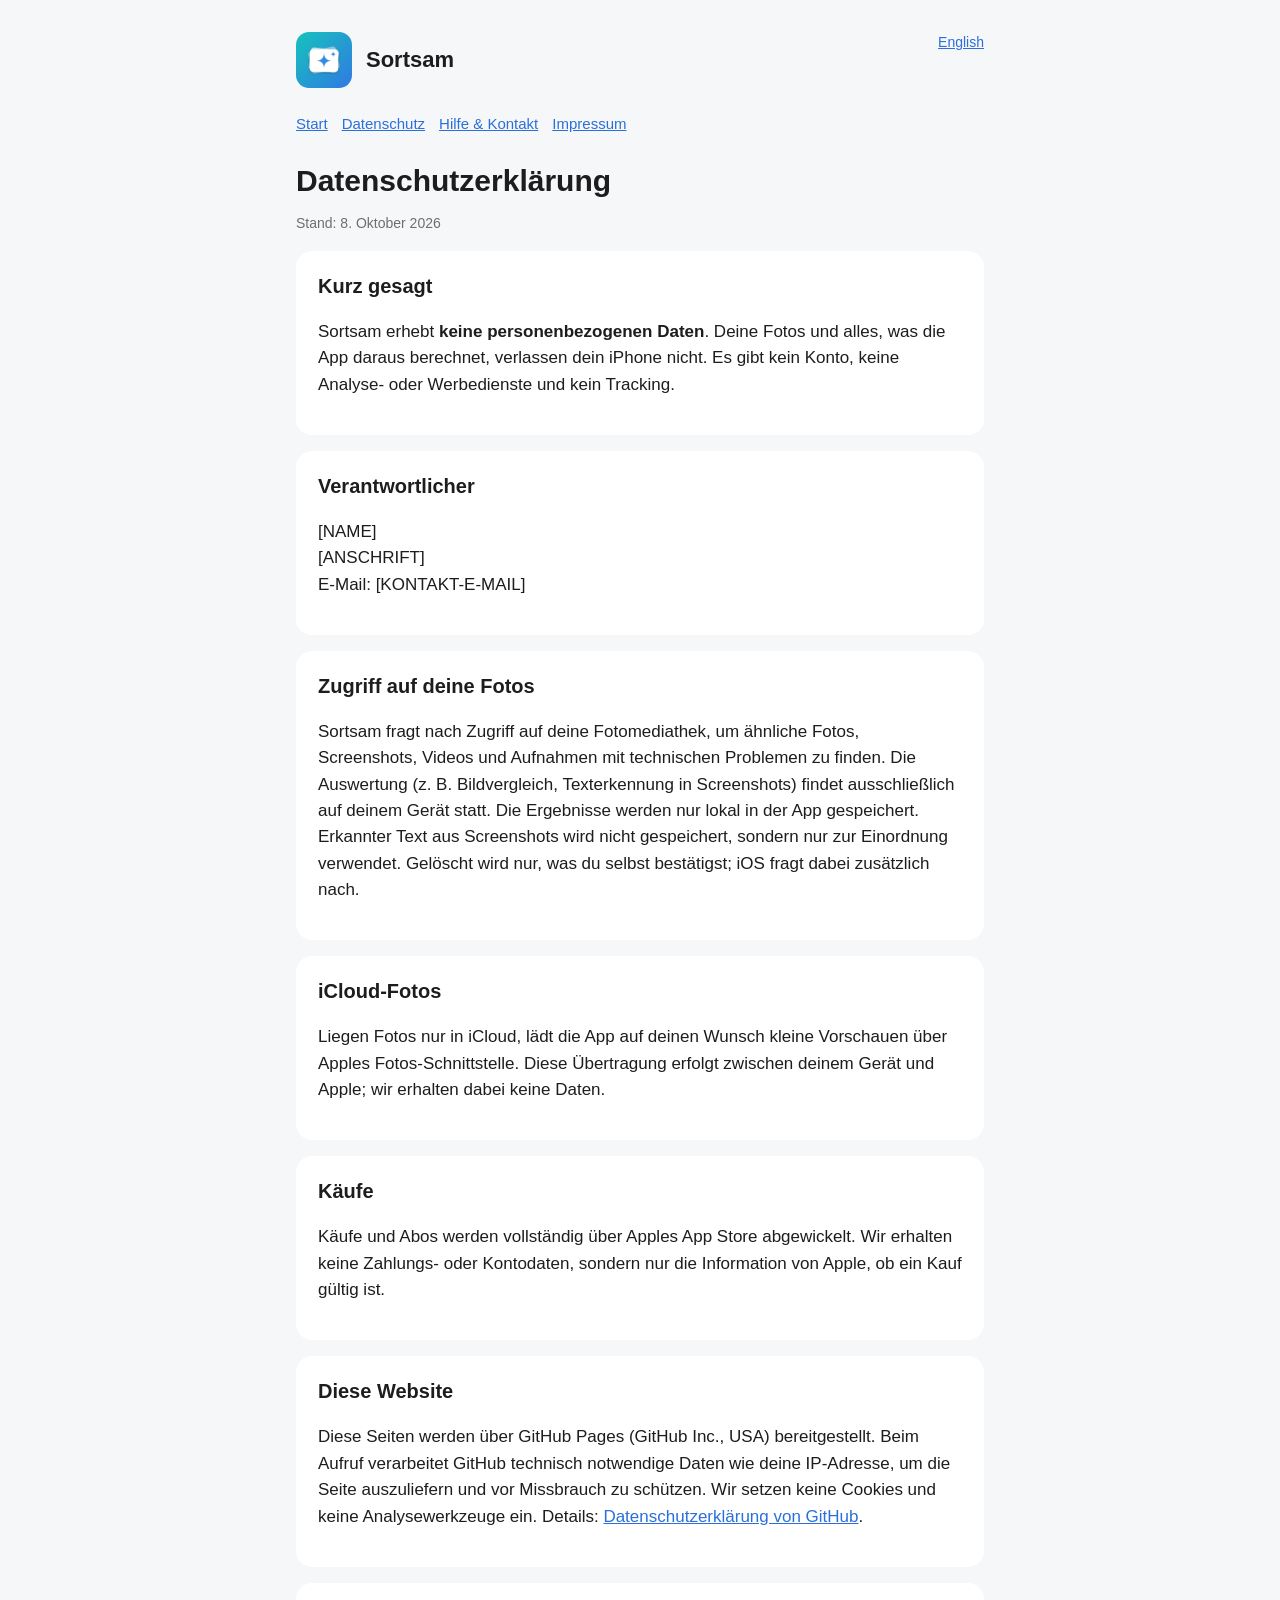
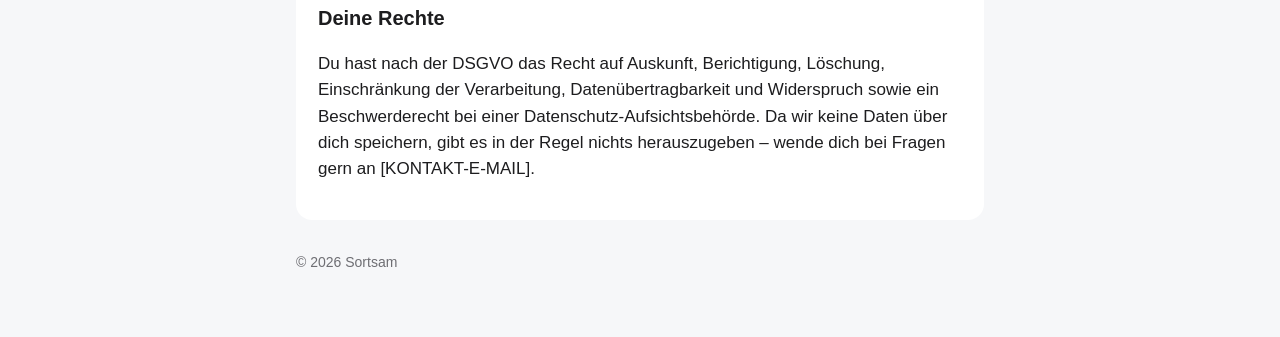
==== datenschutz.html @ 31ff4e16 "Sortsam website: start, privacy policy, help, imprint (DE/EN) Co-Authored-By: Claude Opus 5.5 (1M co" ====
<!doctype html>
<html lang="de"><head><meta charset="utf-8"><meta name="viewport" content="width=device-width, initial-scale=1">
<title>Datenschutzerklärung – Sortsam</title><link rel="stylesheet" href="style.css"><link rel="icon" href="icon.png"></head>
<body><main>
<a class="lang" href="privacy.html">English</a>
<header><img src="icon.png" alt=""><a href="index.html">Sortsam</a></header>
<nav><a href="index.html">Start</a><a href="datenschutz.html">Datenschutz</a><a href="support.html">Hilfe &amp; Kontakt</a><a href="impressum.html">Impressum</a></nav>

<h1>Datenschutzerklärung</h1>
<p class="muted">Stand: 8. Oktober 2026</p>
<section><h2>Kurz gesagt</h2><p>Sortsam erhebt <strong>keine personenbezogenen Daten</strong>. Deine Fotos und alles, was die App daraus berechnet, verlassen dein iPhone nicht. Es gibt kein Konto, keine Analyse- oder Werbedienste und kein Tracking.</p></section>
<section><h2>Verantwortlicher</h2><p>[NAME]<br>[ANSCHRIFT]<br>E-Mail: <span class="contact">[KONTAKT-E-MAIL]</span></p></section>
<section><h2>Zugriff auf deine Fotos</h2><p>Sortsam fragt nach Zugriff auf deine Fotomediathek, um ähnliche Fotos, Screenshots, Videos und Aufnahmen mit technischen Problemen zu finden. Die Auswertung (z. B. Bildvergleich, Texterkennung in Screenshots) findet ausschließlich auf deinem Gerät statt. Die Ergebnisse werden nur lokal in der App gespeichert. Erkannter Text aus Screenshots wird nicht gespeichert, sondern nur zur Einordnung verwendet. Gelöscht wird nur, was du selbst bestätigst; iOS fragt dabei zusätzlich nach.</p></section>
<section><h2>iCloud-Fotos</h2><p>Liegen Fotos nur in iCloud, lädt die App auf deinen Wunsch kleine Vorschauen über Apples Fotos-Schnittstelle. Diese Übertragung erfolgt zwischen deinem Gerät und Apple; wir erhalten dabei keine Daten.</p></section>
<section><h2>Käufe</h2><p>Käufe und Abos werden vollständig über Apples App Store abgewickelt. Wir erhalten keine Zahlungs- oder Kontodaten, sondern nur die Information von Apple, ob ein Kauf gültig ist.</p></section>
<section><h2>Diese Website</h2><p>Diese Seiten werden über GitHub Pages (GitHub Inc., USA) bereitgestellt. Beim Aufruf verarbeitet GitHub technisch notwendige Daten wie deine IP-Adresse, um die Seite auszuliefern und vor Missbrauch zu schützen. Wir setzen keine Cookies und keine Analysewerkzeuge ein. Details: <a href="https://docs.github.com/de/site-policy/privacy-policies/github-general-privacy-statement">Datenschutzerklärung von GitHub</a>.</p></section>
<section><h2>Deine Rechte</h2><p>Du hast nach der DSGVO das Recht auf Auskunft, Berichtigung, Löschung, Einschränkung der Verarbeitung, Datenübertragbarkeit und Widerspruch sowie ein Beschwerderecht bei einer Datenschutz-Aufsichtsbehörde. Da wir keine Daten über dich speichern, gibt es in der Regel nichts herauszugeben – wende dich bei Fragen gern an <span class="contact">[KONTAKT-E-MAIL]</span>.</p></section>

<footer>© 2026 Sortsam</footer>
</main></body></html>
---- style.css ----
:root { --bg:#f6f7f9; --fg:#1d1d1f; --muted:#6e6e73; --card:#fff; --accent:#2a6fdb; }
@media (prefers-color-scheme: dark) { :root { --bg:#111214; --fg:#f2f2f4; --muted:#a1a1a6; --card:#1c1d20; --accent:#5b9cff; } }
* { box-sizing:border-box; }
body { margin:0; background:var(--bg); color:var(--fg); font:17px/1.55 -apple-system, BlinkMacSystemFont, "Segoe UI", Roboto, sans-serif; }
main { max-width:720px; margin:0 auto; padding:32px 16px 64px; }
header { display:flex; align-items:center; gap:14px; margin-bottom:24px; }
header img { width:56px; height:56px; border-radius:13px; }
header a { color:inherit; text-decoration:none; font-weight:700; font-size:22px; }
nav { margin:8px 0 28px; display:flex; flex-wrap:wrap; gap:14px; font-size:15px; }
nav a, a { color:var(--accent); }
section { background:var(--card); border-radius:16px; padding:20px 22px; margin:16px 0; }
h1 { font-size:30px; line-height:1.2; margin:0 0 8px; }
h2 { font-size:20px; margin:0 0 8px; }
.muted, footer { color:var(--muted); font-size:14px; }
footer { margin-top:32px; }
.lang { float:right; font-size:14px; }
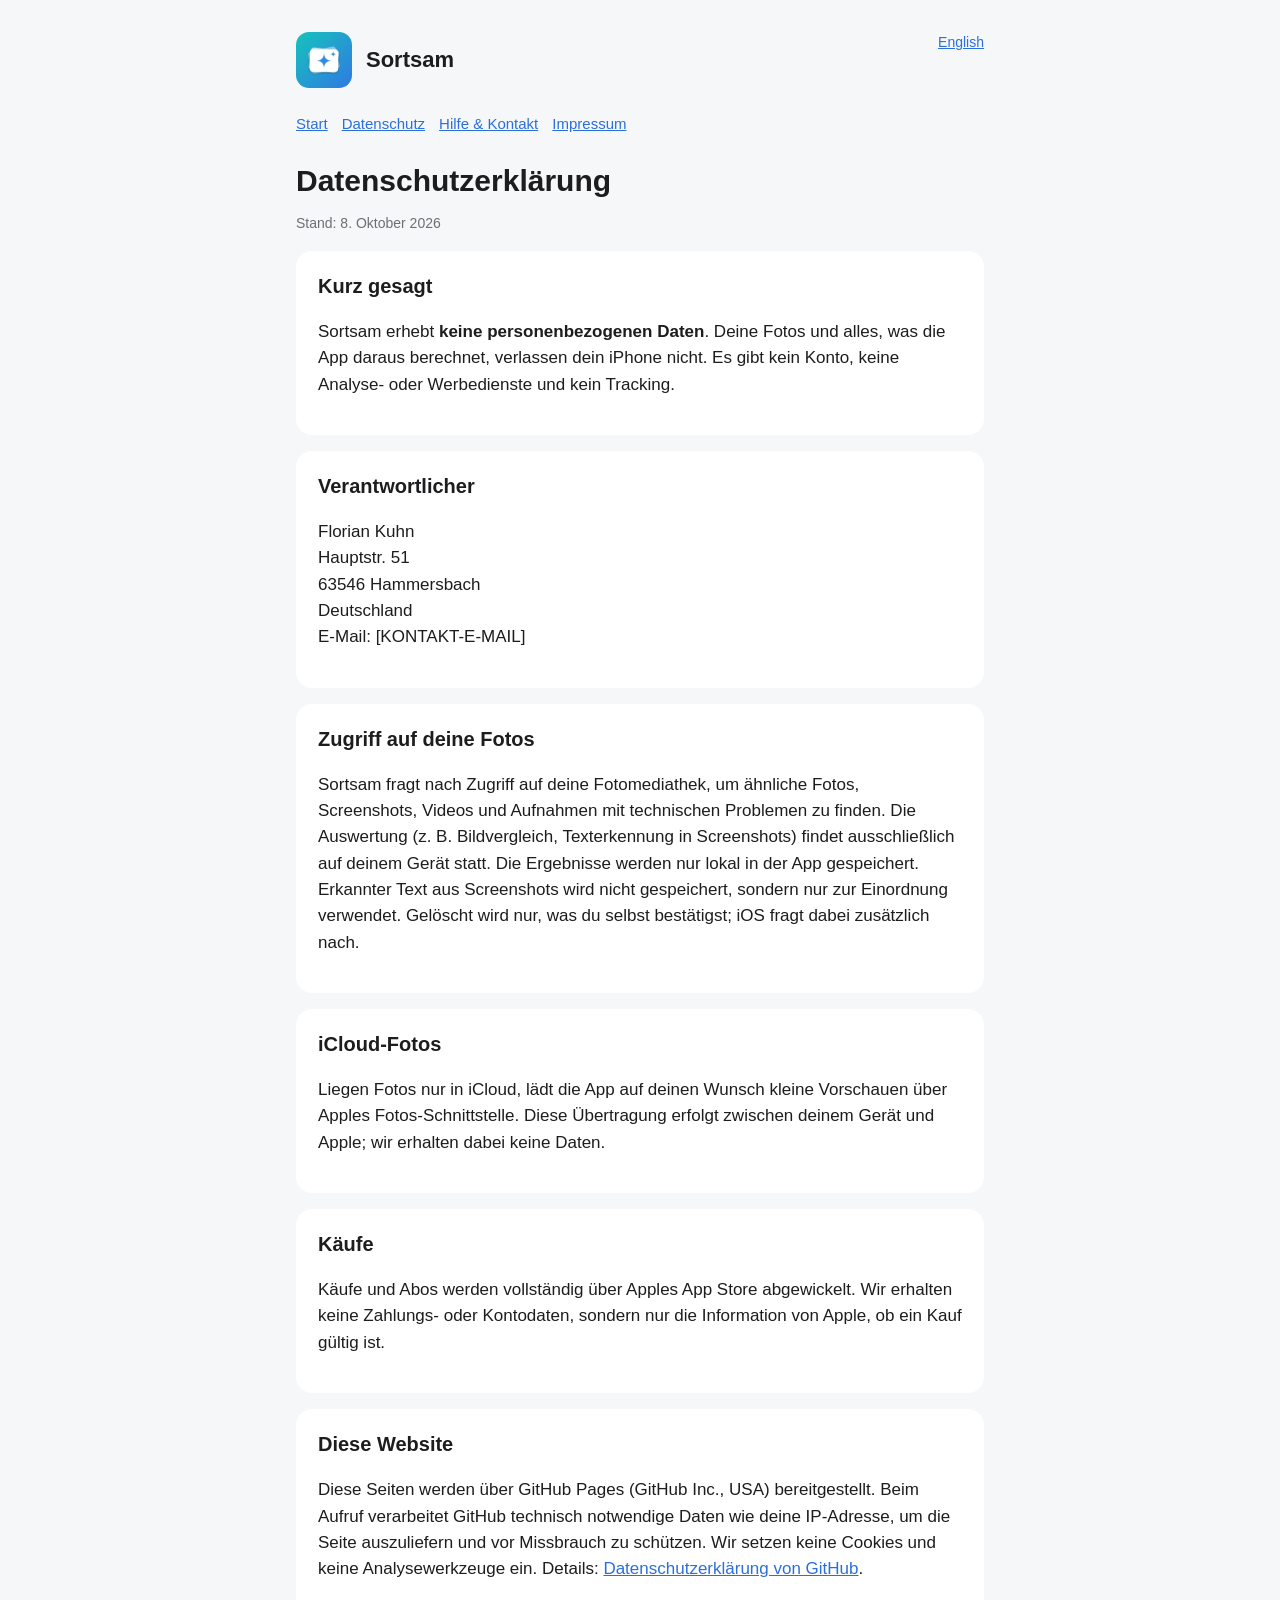
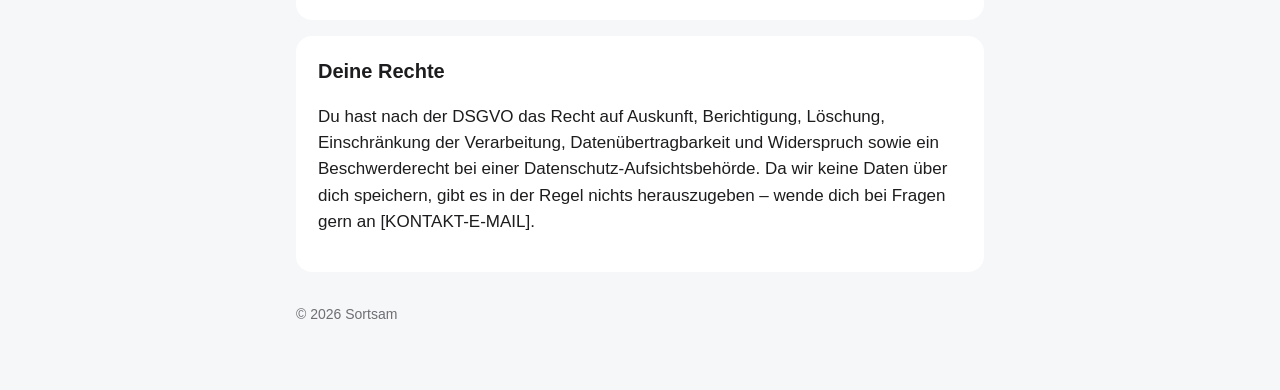
==== commit 6b63fa56: "Add operator name and address Co-Authored-By: Claude Opus 5.5 (1M context) <noreply@anthropic.com>" ====
--- a/datenschutz.html
+++ b/datenschutz.html
@@ -9,7 +9,7 @@
 <h1>Datenschutzerklärung</h1>
 <p class="muted">Stand: 8. Oktober 2026</p>
 <section><h2>Kurz gesagt</h2><p>Sortsam erhebt <strong>keine personenbezogenen Daten</strong>. Deine Fotos und alles, was die App daraus berechnet, verlassen dein iPhone nicht. Es gibt kein Konto, keine Analyse- oder Werbedienste und kein Tracking.</p></section>
-<section><h2>Verantwortlicher</h2><p>[NAME]<br>[ANSCHRIFT]<br>E-Mail: <span class="contact">[KONTAKT-E-MAIL]</span></p></section>
+<section><h2>Verantwortlicher</h2><p>Florian Kuhn<br>Hauptstr. 51<br>63546 Hammersbach<br>Deutschland<br>E-Mail: <span class="contact">[KONTAKT-E-MAIL]</span></p></section>
 <section><h2>Zugriff auf deine Fotos</h2><p>Sortsam fragt nach Zugriff auf deine Fotomediathek, um ähnliche Fotos, Screenshots, Videos und Aufnahmen mit technischen Problemen zu finden. Die Auswertung (z. B. Bildvergleich, Texterkennung in Screenshots) findet ausschließlich auf deinem Gerät statt. Die Ergebnisse werden nur lokal in der App gespeichert. Erkannter Text aus Screenshots wird nicht gespeichert, sondern nur zur Einordnung verwendet. Gelöscht wird nur, was du selbst bestätigst; iOS fragt dabei zusätzlich nach.</p></section>
 <section><h2>iCloud-Fotos</h2><p>Liegen Fotos nur in iCloud, lädt die App auf deinen Wunsch kleine Vorschauen über Apples Fotos-Schnittstelle. Diese Übertragung erfolgt zwischen deinem Gerät und Apple; wir erhalten dabei keine Daten.</p></section>
 <section><h2>Käufe</h2><p>Käufe und Abos werden vollständig über Apples App Store abgewickelt. Wir erhalten keine Zahlungs- oder Kontodaten, sondern nur die Information von Apple, ob ein Kauf gültig ist.</p></section>
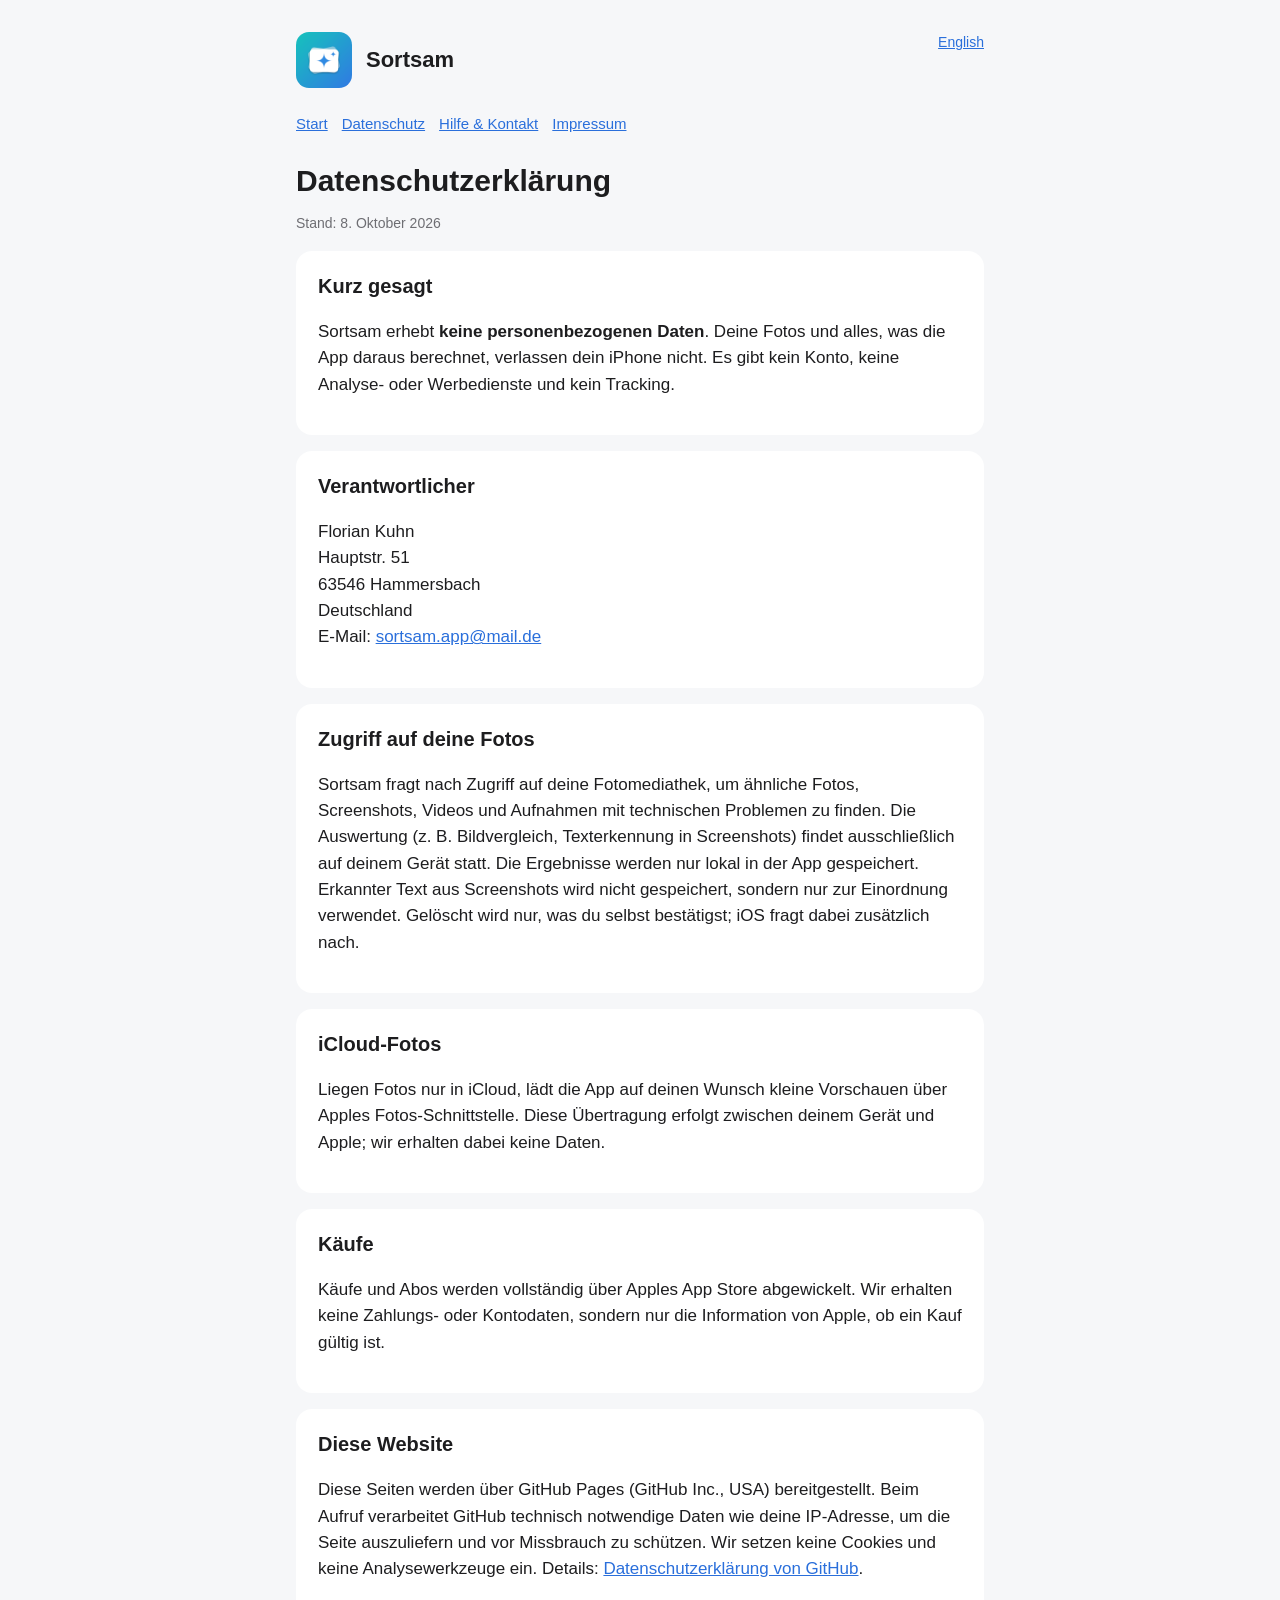
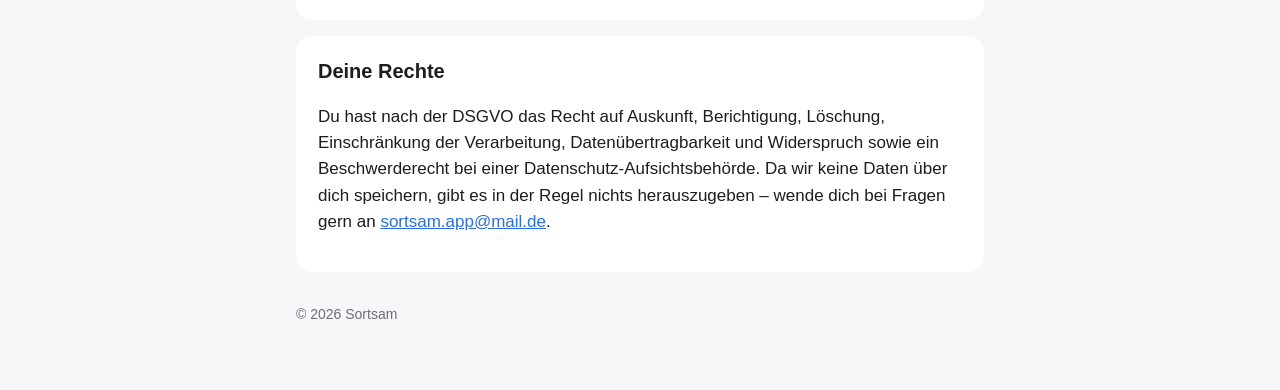
==== commit aa42a6ee: "Add contact email Co-Authored-By: Claude Opus 5.5 (1M context) <noreply@anthropic.com>" ====
--- a/datenschutz.html
+++ b/datenschutz.html
@@ -9,12 +9,12 @@
 <h1>Datenschutzerklärung</h1>
 <p class="muted">Stand: 8. Oktober 2026</p>
 <section><h2>Kurz gesagt</h2><p>Sortsam erhebt <strong>keine personenbezogenen Daten</strong>. Deine Fotos und alles, was die App daraus berechnet, verlassen dein iPhone nicht. Es gibt kein Konto, keine Analyse- oder Werbedienste und kein Tracking.</p></section>
-<section><h2>Verantwortlicher</h2><p>Florian Kuhn<br>Hauptstr. 51<br>63546 Hammersbach<br>Deutschland<br>E-Mail: <span class="contact">[KONTAKT-E-MAIL]</span></p></section>
+<section><h2>Verantwortlicher</h2><p>Florian Kuhn<br>Hauptstr. 51<br>63546 Hammersbach<br>Deutschland<br>E-Mail: <a href="mailto:sortsam.app@mail.de">sortsam.app@mail.de</a></p></section>
 <section><h2>Zugriff auf deine Fotos</h2><p>Sortsam fragt nach Zugriff auf deine Fotomediathek, um ähnliche Fotos, Screenshots, Videos und Aufnahmen mit technischen Problemen zu finden. Die Auswertung (z. B. Bildvergleich, Texterkennung in Screenshots) findet ausschließlich auf deinem Gerät statt. Die Ergebnisse werden nur lokal in der App gespeichert. Erkannter Text aus Screenshots wird nicht gespeichert, sondern nur zur Einordnung verwendet. Gelöscht wird nur, was du selbst bestätigst; iOS fragt dabei zusätzlich nach.</p></section>
 <section><h2>iCloud-Fotos</h2><p>Liegen Fotos nur in iCloud, lädt die App auf deinen Wunsch kleine Vorschauen über Apples Fotos-Schnittstelle. Diese Übertragung erfolgt zwischen deinem Gerät und Apple; wir erhalten dabei keine Daten.</p></section>
 <section><h2>Käufe</h2><p>Käufe und Abos werden vollständig über Apples App Store abgewickelt. Wir erhalten keine Zahlungs- oder Kontodaten, sondern nur die Information von Apple, ob ein Kauf gültig ist.</p></section>
 <section><h2>Diese Website</h2><p>Diese Seiten werden über GitHub Pages (GitHub Inc., USA) bereitgestellt. Beim Aufruf verarbeitet GitHub technisch notwendige Daten wie deine IP-Adresse, um die Seite auszuliefern und vor Missbrauch zu schützen. Wir setzen keine Cookies und keine Analysewerkzeuge ein. Details: <a href="https://docs.github.com/de/site-policy/privacy-policies/github-general-privacy-statement">Datenschutzerklärung von GitHub</a>.</p></section>
-<section><h2>Deine Rechte</h2><p>Du hast nach der DSGVO das Recht auf Auskunft, Berichtigung, Löschung, Einschränkung der Verarbeitung, Datenübertragbarkeit und Widerspruch sowie ein Beschwerderecht bei einer Datenschutz-Aufsichtsbehörde. Da wir keine Daten über dich speichern, gibt es in der Regel nichts herauszugeben – wende dich bei Fragen gern an <span class="contact">[KONTAKT-E-MAIL]</span>.</p></section>
+<section><h2>Deine Rechte</h2><p>Du hast nach der DSGVO das Recht auf Auskunft, Berichtigung, Löschung, Einschränkung der Verarbeitung, Datenübertragbarkeit und Widerspruch sowie ein Beschwerderecht bei einer Datenschutz-Aufsichtsbehörde. Da wir keine Daten über dich speichern, gibt es in der Regel nichts herauszugeben – wende dich bei Fragen gern an <a href="mailto:sortsam.app@mail.de">sortsam.app@mail.de</a>.</p></section>
 
 <footer>© 2026 Sortsam</footer>
 </main></body></html>
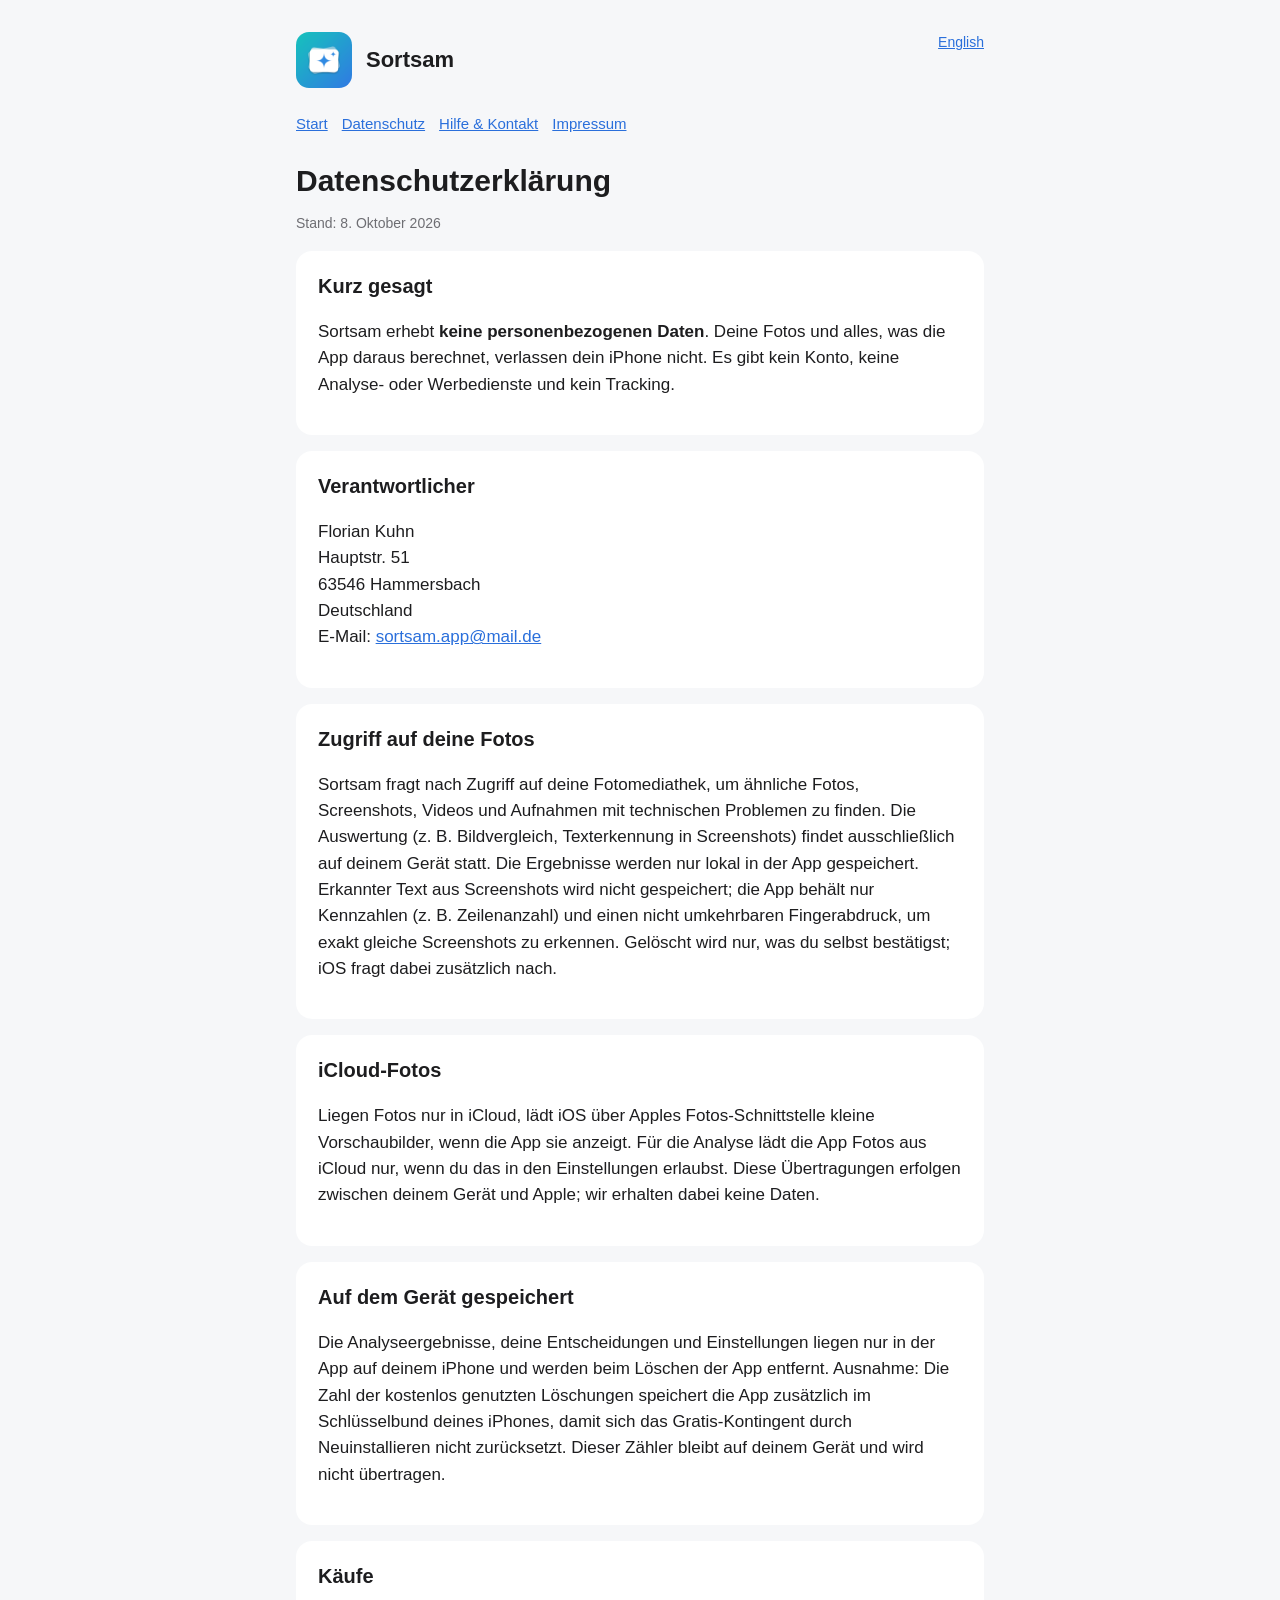
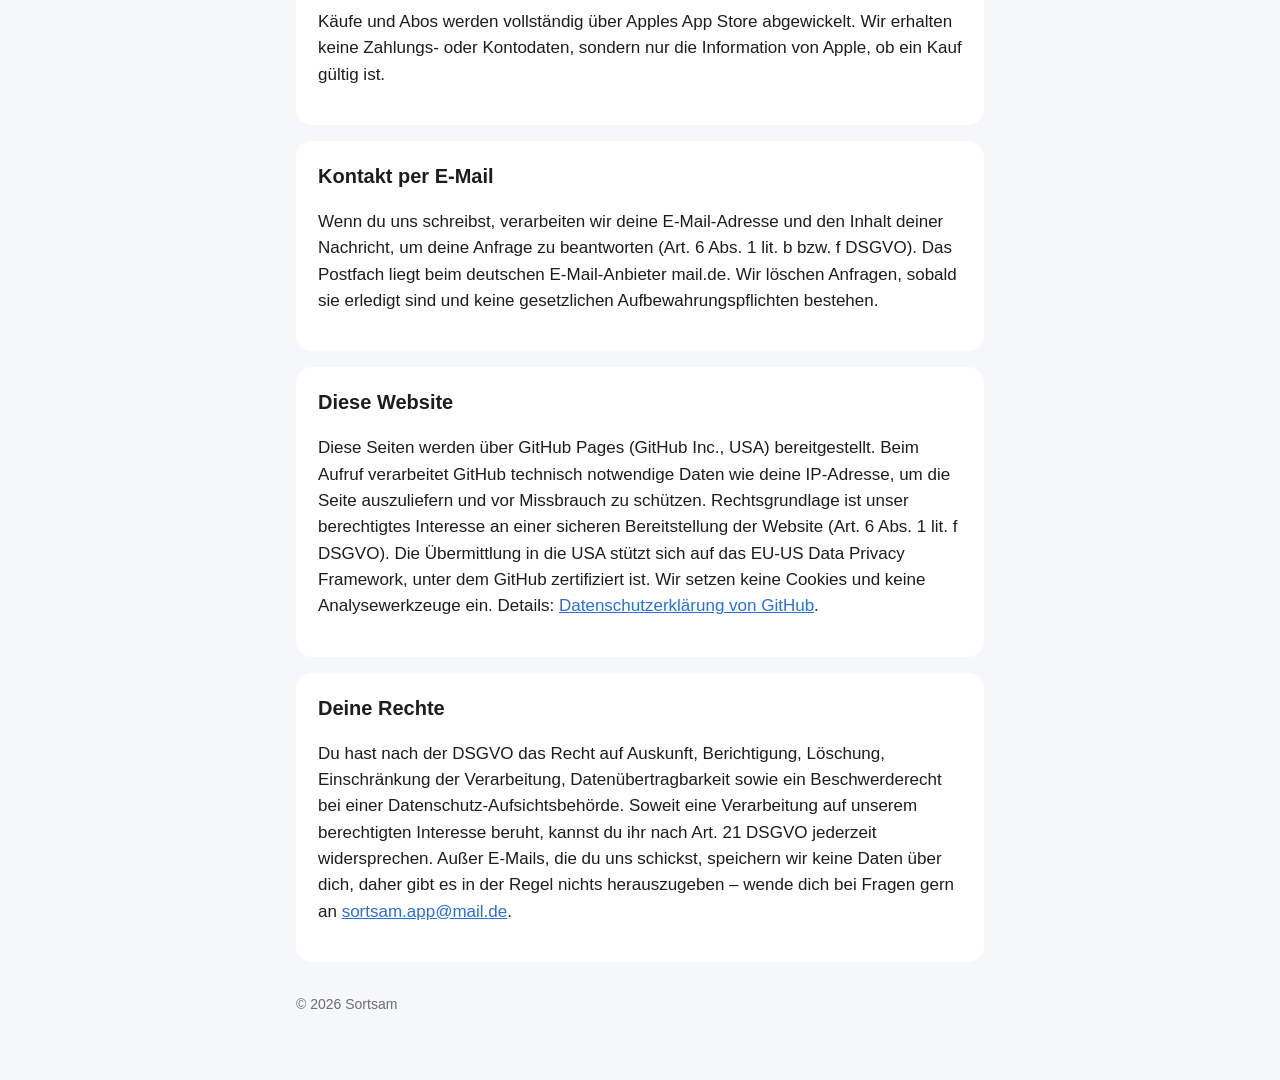
==== commit ec2d7002: "Privacy policy: legal bases, DPF, Art. 21, email contact, keychain counter, iCloud thumbnails; softe" ====
--- a/datenschutz.html
+++ b/datenschutz.html
@@ -10,11 +10,13 @@
 <p class="muted">Stand: 8. Oktober 2026</p>
 <section><h2>Kurz gesagt</h2><p>Sortsam erhebt <strong>keine personenbezogenen Daten</strong>. Deine Fotos und alles, was die App daraus berechnet, verlassen dein iPhone nicht. Es gibt kein Konto, keine Analyse- oder Werbedienste und kein Tracking.</p></section>
 <section><h2>Verantwortlicher</h2><p>Florian Kuhn<br>Hauptstr. 51<br>63546 Hammersbach<br>Deutschland<br>E-Mail: <a href="mailto:sortsam.app@mail.de">sortsam.app@mail.de</a></p></section>
-<section><h2>Zugriff auf deine Fotos</h2><p>Sortsam fragt nach Zugriff auf deine Fotomediathek, um ähnliche Fotos, Screenshots, Videos und Aufnahmen mit technischen Problemen zu finden. Die Auswertung (z. B. Bildvergleich, Texterkennung in Screenshots) findet ausschließlich auf deinem Gerät statt. Die Ergebnisse werden nur lokal in der App gespeichert. Erkannter Text aus Screenshots wird nicht gespeichert, sondern nur zur Einordnung verwendet. Gelöscht wird nur, was du selbst bestätigst; iOS fragt dabei zusätzlich nach.</p></section>
-<section><h2>iCloud-Fotos</h2><p>Liegen Fotos nur in iCloud, lädt die App auf deinen Wunsch kleine Vorschauen über Apples Fotos-Schnittstelle. Diese Übertragung erfolgt zwischen deinem Gerät und Apple; wir erhalten dabei keine Daten.</p></section>
+<section><h2>Zugriff auf deine Fotos</h2><p>Sortsam fragt nach Zugriff auf deine Fotomediathek, um ähnliche Fotos, Screenshots, Videos und Aufnahmen mit technischen Problemen zu finden. Die Auswertung (z. B. Bildvergleich, Texterkennung in Screenshots) findet ausschließlich auf deinem Gerät statt. Die Ergebnisse werden nur lokal in der App gespeichert. Erkannter Text aus Screenshots wird nicht gespeichert; die App behält nur Kennzahlen (z. B. Zeilenanzahl) und einen nicht umkehrbaren Fingerabdruck, um exakt gleiche Screenshots zu erkennen. Gelöscht wird nur, was du selbst bestätigst; iOS fragt dabei zusätzlich nach.</p></section>
+<section><h2>iCloud-Fotos</h2><p>Liegen Fotos nur in iCloud, lädt iOS über Apples Fotos-Schnittstelle kleine Vorschaubilder, wenn die App sie anzeigt. Für die Analyse lädt die App Fotos aus iCloud nur, wenn du das in den Einstellungen erlaubst. Diese Übertragungen erfolgen zwischen deinem Gerät und Apple; wir erhalten dabei keine Daten.</p></section>
+<section><h2>Auf dem Gerät gespeichert</h2><p>Die Analyseergebnisse, deine Entscheidungen und Einstellungen liegen nur in der App auf deinem iPhone und werden beim Löschen der App entfernt. Ausnahme: Die Zahl der kostenlos genutzten Löschungen speichert die App zusätzlich im Schlüsselbund deines iPhones, damit sich das Gratis-Kontingent durch Neuinstallieren nicht zurücksetzt. Dieser Zähler bleibt auf deinem Gerät und wird nicht übertragen.</p></section>
 <section><h2>Käufe</h2><p>Käufe und Abos werden vollständig über Apples App Store abgewickelt. Wir erhalten keine Zahlungs- oder Kontodaten, sondern nur die Information von Apple, ob ein Kauf gültig ist.</p></section>
-<section><h2>Diese Website</h2><p>Diese Seiten werden über GitHub Pages (GitHub Inc., USA) bereitgestellt. Beim Aufruf verarbeitet GitHub technisch notwendige Daten wie deine IP-Adresse, um die Seite auszuliefern und vor Missbrauch zu schützen. Wir setzen keine Cookies und keine Analysewerkzeuge ein. Details: <a href="https://docs.github.com/de/site-policy/privacy-policies/github-general-privacy-statement">Datenschutzerklärung von GitHub</a>.</p></section>
-<section><h2>Deine Rechte</h2><p>Du hast nach der DSGVO das Recht auf Auskunft, Berichtigung, Löschung, Einschränkung der Verarbeitung, Datenübertragbarkeit und Widerspruch sowie ein Beschwerderecht bei einer Datenschutz-Aufsichtsbehörde. Da wir keine Daten über dich speichern, gibt es in der Regel nichts herauszugeben – wende dich bei Fragen gern an <a href="mailto:sortsam.app@mail.de">sortsam.app@mail.de</a>.</p></section>
+<section><h2>Kontakt per E-Mail</h2><p>Wenn du uns schreibst, verarbeiten wir deine E-Mail-Adresse und den Inhalt deiner Nachricht, um deine Anfrage zu beantworten (Art. 6 Abs. 1 lit. b bzw. f DSGVO). Das Postfach liegt beim deutschen E-Mail-Anbieter mail.de. Wir löschen Anfragen, sobald sie erledigt sind und keine gesetzlichen Aufbewahrungspflichten bestehen.</p></section>
+<section><h2>Diese Website</h2><p>Diese Seiten werden über GitHub Pages (GitHub Inc., USA) bereitgestellt. Beim Aufruf verarbeitet GitHub technisch notwendige Daten wie deine IP-Adresse, um die Seite auszuliefern und vor Missbrauch zu schützen. Rechtsgrundlage ist unser berechtigtes Interesse an einer sicheren Bereitstellung der Website (Art. 6 Abs. 1 lit. f DSGVO). Die Übermittlung in die USA stützt sich auf das EU-US Data Privacy Framework, unter dem GitHub zertifiziert ist. Wir setzen keine Cookies und keine Analysewerkzeuge ein. Details: <a href="https://docs.github.com/de/site-policy/privacy-policies/github-general-privacy-statement">Datenschutzerklärung von GitHub</a>.</p></section>
+<section><h2>Deine Rechte</h2><p>Du hast nach der DSGVO das Recht auf Auskunft, Berichtigung, Löschung, Einschränkung der Verarbeitung, Datenübertragbarkeit sowie ein Beschwerderecht bei einer Datenschutz-Aufsichtsbehörde. Soweit eine Verarbeitung auf unserem berechtigten Interesse beruht, kannst du ihr nach Art. 21 DSGVO jederzeit widersprechen. Außer E-Mails, die du uns schickst, speichern wir keine Daten über dich, daher gibt es in der Regel nichts herauszugeben – wende dich bei Fragen gern an <a href="mailto:sortsam.app@mail.de">sortsam.app@mail.de</a>.</p></section>
 
 <footer>© 2026 Sortsam</footer>
 </main></body></html>
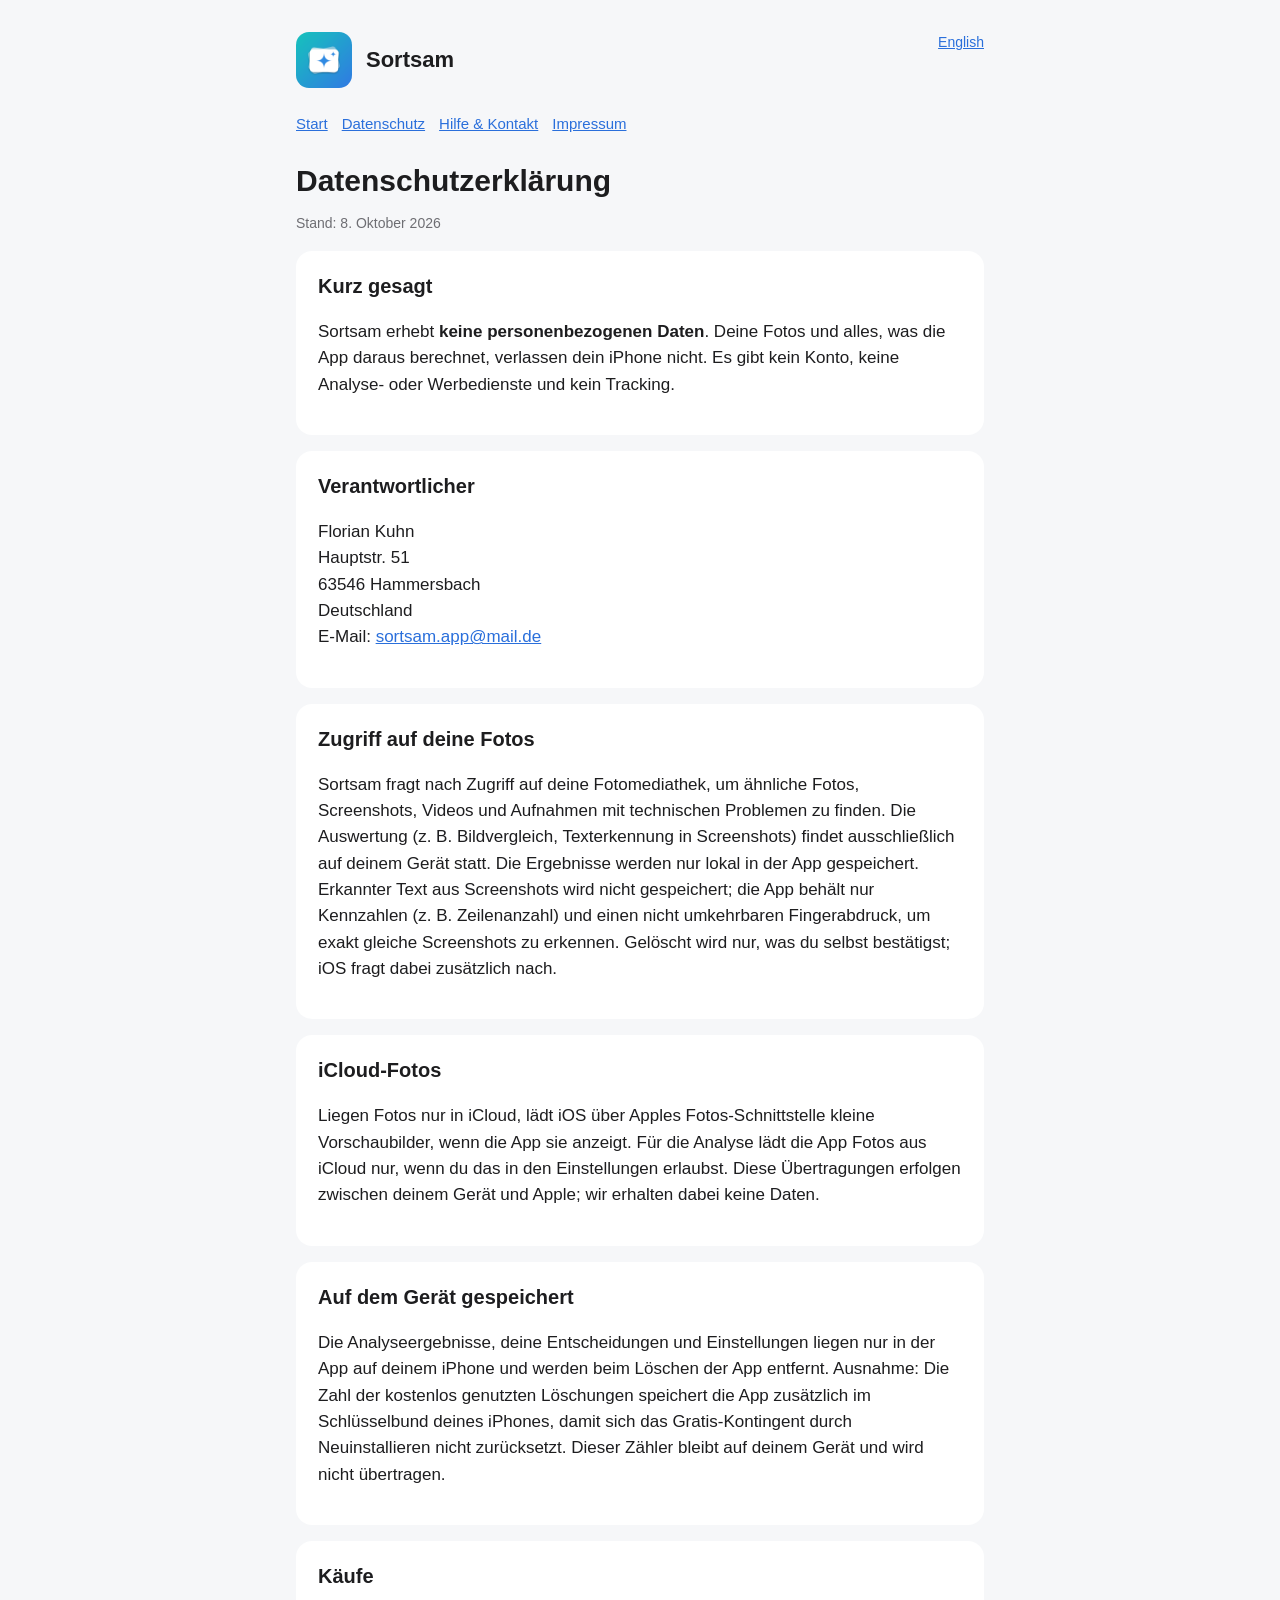
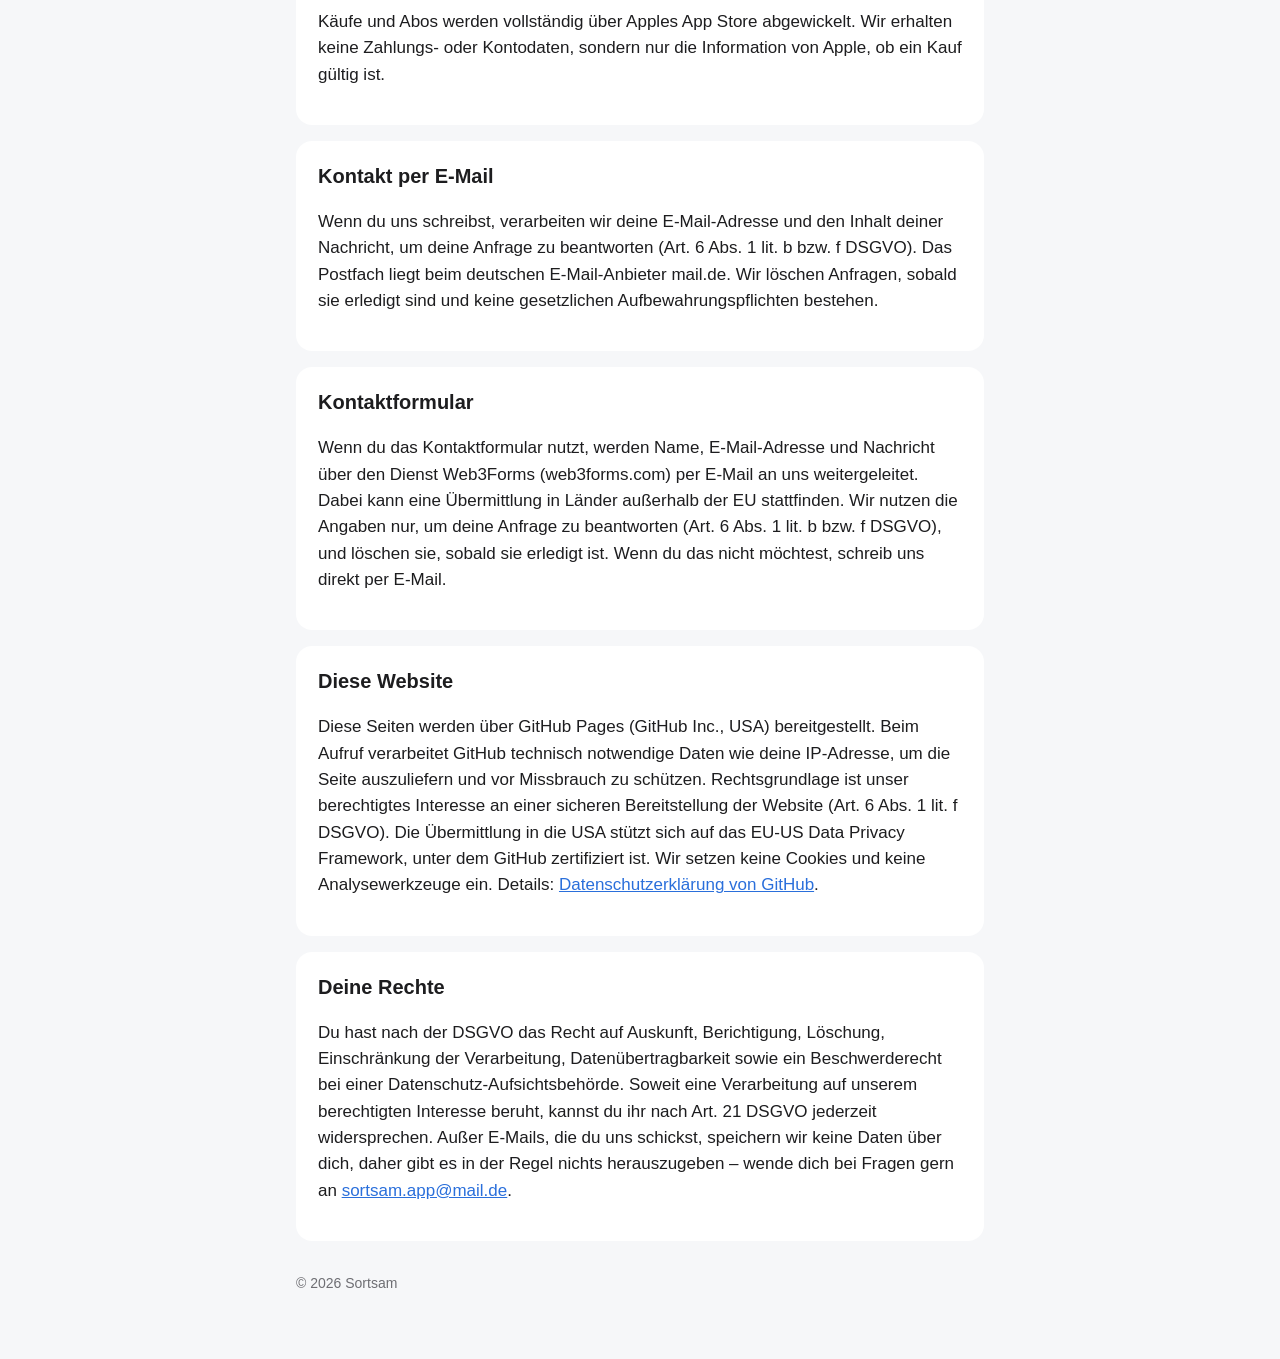
==== commit 146ef855: "Contact form (Web3Forms) in DE/EN, linked from imprint and help; privacy policy section" ====
--- a/datenschutz.html
+++ b/datenschutz.html
@@ -15,6 +15,7 @@
 <section><h2>Auf dem Gerät gespeichert</h2><p>Die Analyseergebnisse, deine Entscheidungen und Einstellungen liegen nur in der App auf deinem iPhone und werden beim Löschen der App entfernt. Ausnahme: Die Zahl der kostenlos genutzten Löschungen speichert die App zusätzlich im Schlüsselbund deines iPhones, damit sich das Gratis-Kontingent durch Neuinstallieren nicht zurücksetzt. Dieser Zähler bleibt auf deinem Gerät und wird nicht übertragen.</p></section>
 <section><h2>Käufe</h2><p>Käufe und Abos werden vollständig über Apples App Store abgewickelt. Wir erhalten keine Zahlungs- oder Kontodaten, sondern nur die Information von Apple, ob ein Kauf gültig ist.</p></section>
 <section><h2>Kontakt per E-Mail</h2><p>Wenn du uns schreibst, verarbeiten wir deine E-Mail-Adresse und den Inhalt deiner Nachricht, um deine Anfrage zu beantworten (Art. 6 Abs. 1 lit. b bzw. f DSGVO). Das Postfach liegt beim deutschen E-Mail-Anbieter mail.de. Wir löschen Anfragen, sobald sie erledigt sind und keine gesetzlichen Aufbewahrungspflichten bestehen.</p></section>
+<section><h2>Kontaktformular</h2><p>Wenn du das Kontaktformular nutzt, werden Name, E-Mail-Adresse und Nachricht über den Dienst Web3Forms (web3forms.com) per E-Mail an uns weitergeleitet. Dabei kann eine Übermittlung in Länder außerhalb der EU stattfinden. Wir nutzen die Angaben nur, um deine Anfrage zu beantworten (Art. 6 Abs. 1 lit. b bzw. f DSGVO), und löschen sie, sobald sie erledigt ist. Wenn du das nicht möchtest, schreib uns direkt per E-Mail.</p></section>
 <section><h2>Diese Website</h2><p>Diese Seiten werden über GitHub Pages (GitHub Inc., USA) bereitgestellt. Beim Aufruf verarbeitet GitHub technisch notwendige Daten wie deine IP-Adresse, um die Seite auszuliefern und vor Missbrauch zu schützen. Rechtsgrundlage ist unser berechtigtes Interesse an einer sicheren Bereitstellung der Website (Art. 6 Abs. 1 lit. f DSGVO). Die Übermittlung in die USA stützt sich auf das EU-US Data Privacy Framework, unter dem GitHub zertifiziert ist. Wir setzen keine Cookies und keine Analysewerkzeuge ein. Details: <a href="https://docs.github.com/de/site-policy/privacy-policies/github-general-privacy-statement">Datenschutzerklärung von GitHub</a>.</p></section>
 <section><h2>Deine Rechte</h2><p>Du hast nach der DSGVO das Recht auf Auskunft, Berichtigung, Löschung, Einschränkung der Verarbeitung, Datenübertragbarkeit sowie ein Beschwerderecht bei einer Datenschutz-Aufsichtsbehörde. Soweit eine Verarbeitung auf unserem berechtigten Interesse beruht, kannst du ihr nach Art. 21 DSGVO jederzeit widersprechen. Außer E-Mails, die du uns schickst, speichern wir keine Daten über dich, daher gibt es in der Regel nichts herauszugeben – wende dich bei Fragen gern an <a href="mailto:sortsam.app@mail.de">sortsam.app@mail.de</a>.</p></section>
 
--- a/style.css
+++ b/style.css
@@ -14,3 +14,10 @@
 .muted, footer { color:var(--muted); font-size:14px; }
 footer { margin-top:32px; }
 .lang { float:right; font-size:14px; }
+
+.form label { display:block; margin:12px 0; font-weight:600; font-size:15px; }
+.form input[type=text], .form input[type=email], .form textarea { display:block; width:100%; margin-top:6px; padding:10px 12px; font:inherit; color:var(--fg); background:var(--bg); border:1px solid var(--muted); border-radius:10px; }
+.form button { font:inherit; font-weight:600; color:#fff; background:var(--accent); border:0; border-radius:10px; padding:10px 22px; cursor:pointer; }
+.form button:disabled { opacity:.6; }
+.form .hp { display:none; }
+.status { min-height:1.5em; }
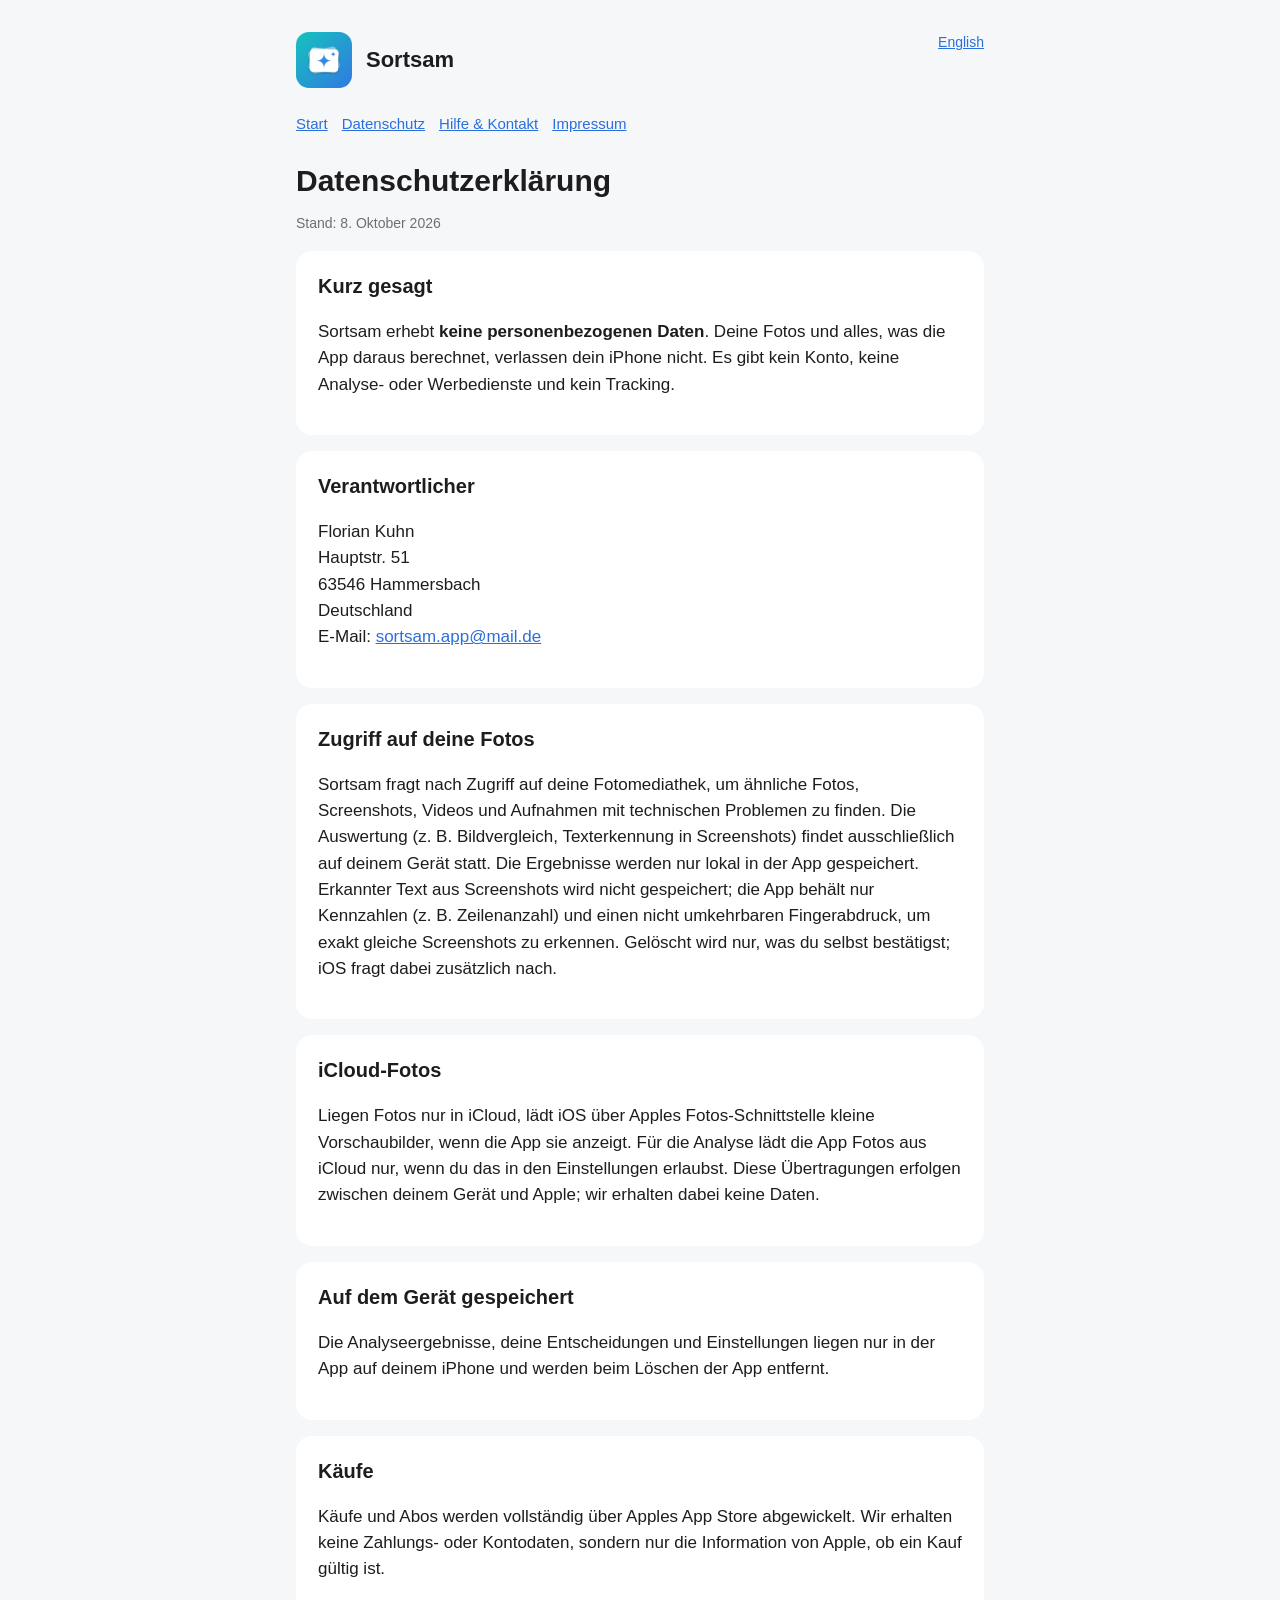
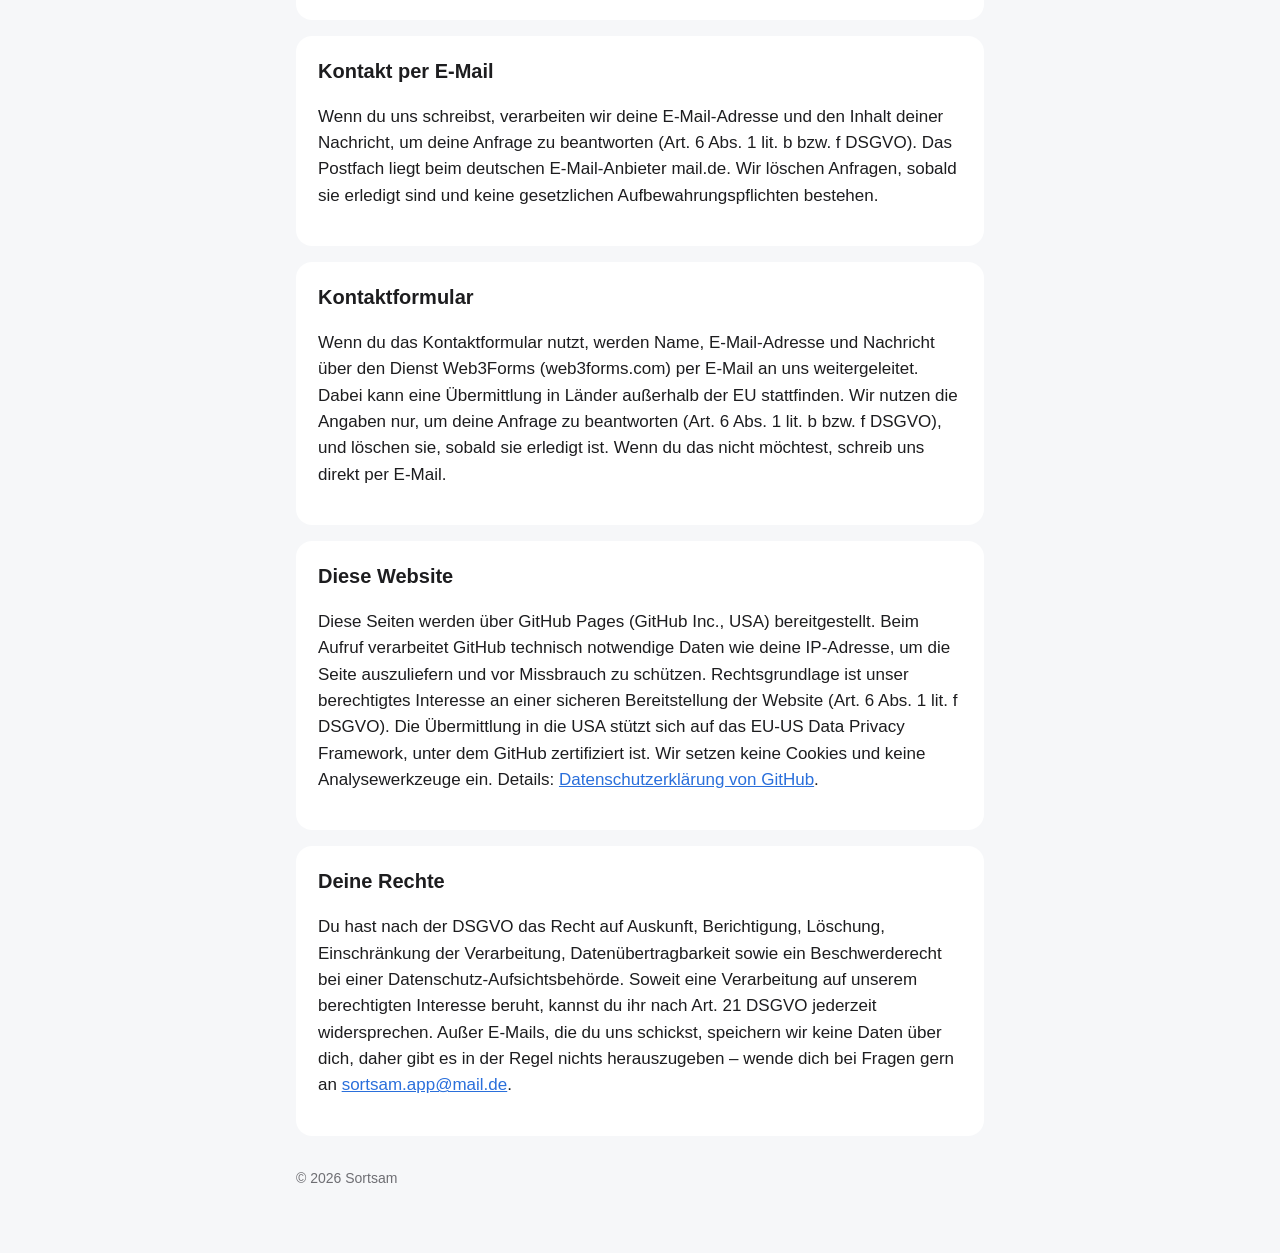
==== commit 6ada3bd2: "Privacy policy: free-deletion counter removed (no more deletion limit)" ====
--- a/datenschutz.html
+++ b/datenschutz.html
@@ -12,7 +12,7 @@
 <section><h2>Verantwortlicher</h2><p>Florian Kuhn<br>Hauptstr. 51<br>63546 Hammersbach<br>Deutschland<br>E-Mail: <a href="mailto:sortsam.app@mail.de">sortsam.app@mail.de</a></p></section>
 <section><h2>Zugriff auf deine Fotos</h2><p>Sortsam fragt nach Zugriff auf deine Fotomediathek, um ähnliche Fotos, Screenshots, Videos und Aufnahmen mit technischen Problemen zu finden. Die Auswertung (z. B. Bildvergleich, Texterkennung in Screenshots) findet ausschließlich auf deinem Gerät statt. Die Ergebnisse werden nur lokal in der App gespeichert. Erkannter Text aus Screenshots wird nicht gespeichert; die App behält nur Kennzahlen (z. B. Zeilenanzahl) und einen nicht umkehrbaren Fingerabdruck, um exakt gleiche Screenshots zu erkennen. Gelöscht wird nur, was du selbst bestätigst; iOS fragt dabei zusätzlich nach.</p></section>
 <section><h2>iCloud-Fotos</h2><p>Liegen Fotos nur in iCloud, lädt iOS über Apples Fotos-Schnittstelle kleine Vorschaubilder, wenn die App sie anzeigt. Für die Analyse lädt die App Fotos aus iCloud nur, wenn du das in den Einstellungen erlaubst. Diese Übertragungen erfolgen zwischen deinem Gerät und Apple; wir erhalten dabei keine Daten.</p></section>
-<section><h2>Auf dem Gerät gespeichert</h2><p>Die Analyseergebnisse, deine Entscheidungen und Einstellungen liegen nur in der App auf deinem iPhone und werden beim Löschen der App entfernt. Ausnahme: Die Zahl der kostenlos genutzten Löschungen speichert die App zusätzlich im Schlüsselbund deines iPhones, damit sich das Gratis-Kontingent durch Neuinstallieren nicht zurücksetzt. Dieser Zähler bleibt auf deinem Gerät und wird nicht übertragen.</p></section>
+<section><h2>Auf dem Gerät gespeichert</h2><p>Die Analyseergebnisse, deine Entscheidungen und Einstellungen liegen nur in der App auf deinem iPhone und werden beim Löschen der App entfernt.</p></section>
 <section><h2>Käufe</h2><p>Käufe und Abos werden vollständig über Apples App Store abgewickelt. Wir erhalten keine Zahlungs- oder Kontodaten, sondern nur die Information von Apple, ob ein Kauf gültig ist.</p></section>
 <section><h2>Kontakt per E-Mail</h2><p>Wenn du uns schreibst, verarbeiten wir deine E-Mail-Adresse und den Inhalt deiner Nachricht, um deine Anfrage zu beantworten (Art. 6 Abs. 1 lit. b bzw. f DSGVO). Das Postfach liegt beim deutschen E-Mail-Anbieter mail.de. Wir löschen Anfragen, sobald sie erledigt sind und keine gesetzlichen Aufbewahrungspflichten bestehen.</p></section>
 <section><h2>Kontaktformular</h2><p>Wenn du das Kontaktformular nutzt, werden Name, E-Mail-Adresse und Nachricht über den Dienst Web3Forms (web3forms.com) per E-Mail an uns weitergeleitet. Dabei kann eine Übermittlung in Länder außerhalb der EU stattfinden. Wir nutzen die Angaben nur, um deine Anfrage zu beantworten (Art. 6 Abs. 1 lit. b bzw. f DSGVO), und löschen sie, sobald sie erledigt ist. Wenn du das nicht möchtest, schreib uns direkt per E-Mail.</p></section>
